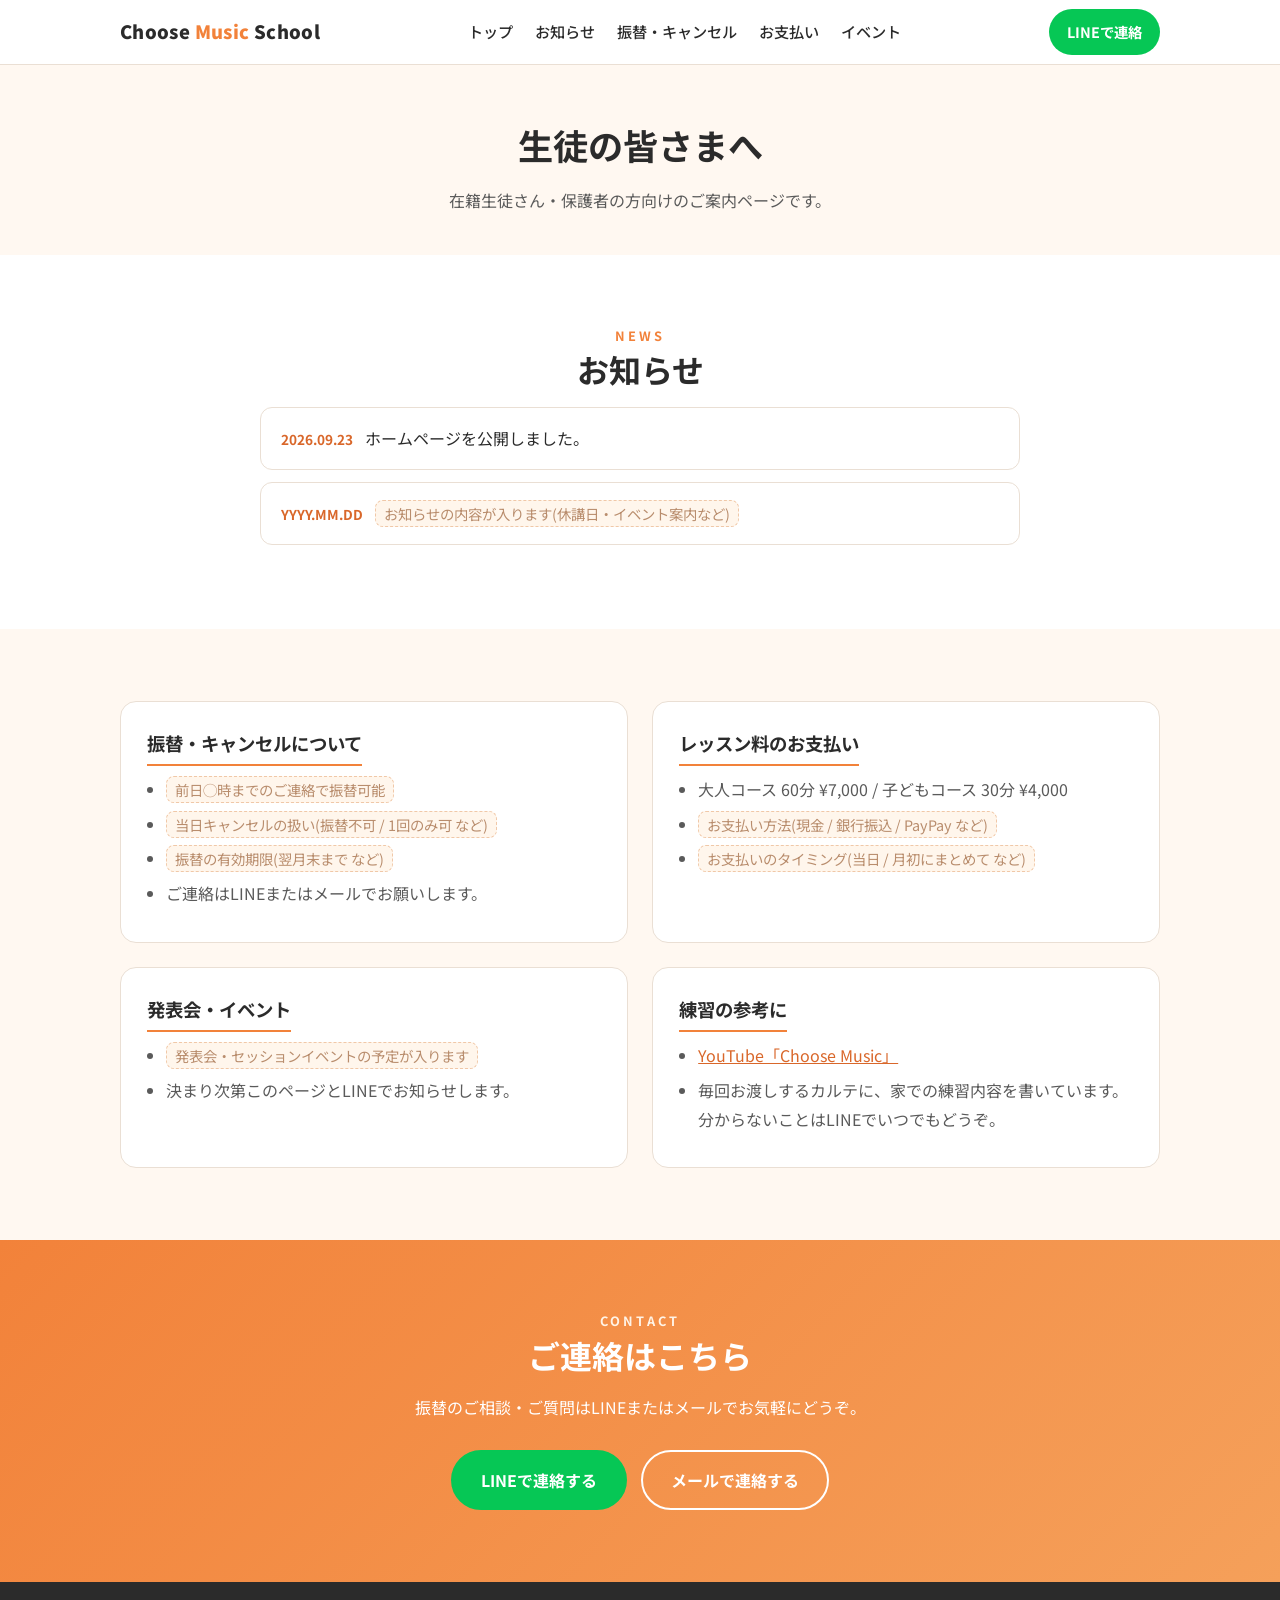
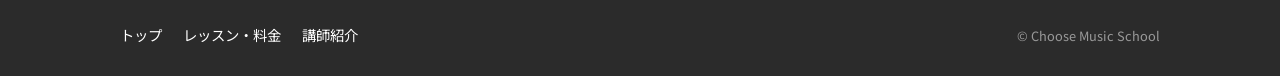
==== students.html @ 0c2d0da3 "申込みフォームの日時選択をカレンダー+時刻タップ式に改善 Co-Authored-By: Claude Fable 5.1 <noreply@anthropic.com>" ====
<!DOCTYPE html>
<html lang="ja">
<head>
<meta charset="UTF-8">
<meta name="google-site-verification" content="l1gxhiD70sTBlVWnRB3kNGEzzIKqdcIt7BPUpLoYIgQ">
<meta name="viewport" content="width=device-width, initial-scale=1.0">
<title>生徒の皆さまへ | Choose Music School</title>
<meta name="robots" content="noindex">
<link rel="preconnect" href="https://fonts.googleapis.com">
<link href="https://fonts.googleapis.com/css2?family=Noto+Sans+JP:wght@400;500;700;900&display=swap" rel="stylesheet">
<link rel="stylesheet" href="style.css?v=9">
</head>
<body>

<header class="header">
  <div class="wrap">
    <a class="logo" href="index.html">Choose <span>Music</span> School</a>
    <nav class="nav" id="nav">
      <a href="index.html">トップ</a>
      <a href="#news">お知らせ</a>
      <a href="#rules">振替・キャンセル</a>
      <a href="#payment">お支払い</a>
      <a href="#events">イベント</a>
    </nav>
    <div class="header-right">
    <a class="btn btn-line btn-sm" href="https://lin.ee/pqfaRtW" target="_blank" rel="noopener">LINEで連絡</a>
    <button class="nav-toggle" id="navToggle" aria-label="メニュー">☰</button>
    </div>
  </div>
</header>

<main>
<div class="page-head">
  <div class="wrap">
    <h1>生徒の皆さまへ</h1>
    <p>在籍生徒さん・保護者の方向けのご案内ページです。</p>
  </div>
</div>

<section id="news">
  <div class="wrap">
    <h2><span class="en">NEWS</span>お知らせ</h2>
    <div style="max-width:760px;margin:0 auto">
      <div class="notice"><time>2026.09.23</time>ホームページを公開しました。</div>
      <div class="notice"><time>YYYY.MM.DD</time><span class="placeholder">お知らせの内容が入ります(休講日・イベント案内など)</span></div>
    </div>
  </div>
</section>

<section class="alt">
  <div class="wrap">
    <div class="cards">
      <div class="card" id="rules">
        <h3>振替・キャンセルについて</h3>
        <ul>
          <li><span class="placeholder">前日◯時までのご連絡で振替可能</span></li>
          <li><span class="placeholder">当日キャンセルの扱い(振替不可 / 1回のみ可 など)</span></li>
          <li><span class="placeholder">振替の有効期限(翌月末まで など)</span></li>
          <li>ご連絡はLINEまたはメールでお願いします。</li>
        </ul>
      </div>
      <div class="card" id="payment">
        <h3>レッスン料のお支払い</h3>
        <ul>
          <li>大人コース 60分 ¥7,000 / 子どもコース 30分 ¥4,000</li>
          <li><span class="placeholder">お支払い方法(現金 / 銀行振込 / PayPay など)</span></li>
          <li><span class="placeholder">お支払いのタイミング(当日 / 月初にまとめて など)</span></li>
        </ul>
      </div>
      <div class="card" id="events">
        <h3>発表会・イベント</h3>
        <ul>
          <li><span class="placeholder">発表会・セッションイベントの予定が入ります</span></li>
          <li>決まり次第このページとLINEでお知らせします。</li>
        </ul>
      </div>
      <div class="card" id="materials">
        <h3>練習の参考に</h3>
        <ul>
          <li><a href="https://www.youtube.com/channel/UCG1T3BbGN_ZMDtW3s9hu6Nw" target="_blank" rel="noopener">YouTube「Choose Music」</a></li>
          <li>毎回お渡しするカルテに、家での練習内容を書いています。分からないことはLINEでいつでもどうぞ。</li>
        </ul>
      </div>
    </div>
  </div>
</section>

<section class="cta">
  <div class="wrap">
    <h2><span class="en">CONTACT</span>ご連絡はこちら</h2>
    <p>振替のご相談・ご質問はLINEまたはメールでお気軽にどうぞ。</p>
    <div class="actions">
      <a class="btn btn-outline" href="https://lin.ee/pqfaRtW" target="_blank" rel="noopener" style="background:#06c755;border-color:#06c755">LINEで連絡する</a>
      <a class="btn btn-outline" href="mailto:choosemusic2021@gmail.com">メールで連絡する</a>
    </div>
  </div>
</section>
</main>

<footer class="footer">
  <div class="wrap">
    <div>
      <a href="index.html">トップ</a>
      <a href="index.html#price">レッスン・料金</a>
      <a href="index.html#teacher">講師紹介</a>
    </div>
    <div class="copy">© Choose Music School</div>
  </div>
</footer>

<a class="btn btn-line float-line" href="https://lin.ee/pqfaRtW" target="_blank" rel="noopener">LINEで連絡</a>
<script>
  const t = document.getElementById('navToggle'), n = document.getElementById('nav');
  t.addEventListener('click', () => n.classList.toggle('open'));
  n.querySelectorAll('a').forEach(a => a.addEventListener('click', () => n.classList.remove('open')));
</script>
</body>
</html>
---- style.css ----
/* Choose Music School – サイト共通スタイル */
:root {
  --orange: #f2823a;
  --orange-dark: #d9672a;
  --yellow: #ffd166;
  --cream: #fff8f1;
  --ink: #2b2b2b;
  --ink-soft: #5a5a5a;
  --line: #eadfd4;
  --white: #ffffff;
  --green: #06c755; /* LINE */
  --radius: 16px;
  --max: 1080px;
}

* { box-sizing: border-box; }
html { scroll-behavior: smooth; }
body {
  margin: 0;
  font-family: "Noto Sans JP", "Hiragino Sans", "Hiragino Kaku Gothic ProN", "Yu Gothic", sans-serif;
  color: var(--ink);
  background: var(--white);
  line-height: 1.8;
  -webkit-font-smoothing: antialiased;
}
img { max-width: 100%; display: block; }
a { color: var(--orange-dark); }
h1, h2, h3 { line-height: 1.35; margin: 0 0 .5em; }
h2 { font-size: clamp(1.5rem, 3.5vw, 2rem); text-align: center; }
h2 .en {
  display: block; font-size: .8rem; letter-spacing: .25em;
  color: var(--orange); font-weight: 700; margin-bottom: .3em;
}
.wrap { max-width: var(--max); margin: 0 auto; padding: 0 20px; }
section { padding: 72px 0; }
section.alt { background: var(--cream); }
.lead { text-align: center; color: var(--ink-soft); max-width: 640px; margin: 0 auto 40px; }

/* ヘッダー */
.header {
  position: sticky; top: 0; z-index: 50;
  background: rgba(255,255,255,.95); backdrop-filter: blur(6px);
  border-bottom: 1px solid var(--line);
}
.header .wrap { display: flex; align-items: center; justify-content: space-between; height: 64px; }
.logo { white-space: nowrap; font-weight: 900; font-size: 1.15rem; text-decoration: none; color: var(--ink); letter-spacing: .02em; }
.logo span { color: var(--orange); }
.nav { display: flex; gap: 22px; align-items: center; }
.nav a { white-space: nowrap; text-decoration: none; color: var(--ink); font-size: .95rem; font-weight: 500; }
.nav a:hover { color: var(--orange); }
.header-right { display: flex; align-items: center; gap: 12px; }
.nav-toggle { display: none; background: none; border: 0; font-size: 1.6rem; cursor: pointer; }

/* ボタン */
.btn {
  display: inline-flex; align-items: center; justify-content: center; gap: .5em;
  padding: 14px 28px; border-radius: 999px; font-weight: 700; text-decoration: none;
  transition: transform .15s, box-shadow .15s; font-size: 1rem;
}
.btn:hover { transform: translateY(-2px); box-shadow: 0 8px 20px rgba(0,0,0,.12); }
.btn-line { background: var(--green); color: #fff; }
.btn-orange { background: var(--orange); color: #fff; }
.btn-outline { border: 2px solid var(--orange); color: var(--orange-dark); background: #fff; }
.btn-sm { padding: 10px 18px; font-size: .9rem; }

/* ヒーロー */
.hero {
  background: linear-gradient(135deg, #fff3e6 0%, #fff8f1 55%, #fffbe8 100%);
  padding: 80px 0 72px; position: relative; overflow: hidden;
}
.hero::before, .hero::after {
  content: ""; position: absolute; border-radius: 50%; opacity: .5; z-index: 0;
}
.hero::before { width: 320px; height: 320px; background: var(--yellow); right: -80px; top: -120px; }
.hero::after { width: 200px; height: 200px; background: #ffd9bd; left: -60px; bottom: -80px; }
.hero .wrap { position: relative; z-index: 1; display: grid; grid-template-columns: 1.1fr .9fr; gap: 40px; align-items: center; }
.hero h1 { font-size: clamp(1.7rem, 4.2vw, 2.7rem); font-weight: 900; }
.hero h1 small { display: block; font-size: .55em; color: var(--orange-dark); font-weight: 700; margin-bottom: .4em; }
.hero p { font-size: 1.05rem; color: var(--ink-soft); }
.hero .actions { display: flex; gap: 14px; flex-wrap: wrap; margin-top: 24px; }
.hero .badges { display: flex; gap: 10px; flex-wrap: wrap; margin-top: 22px; }
.badge {
  background: #fff; border: 1px solid var(--line); border-radius: 999px;
  padding: 6px 14px; font-size: .85rem; font-weight: 700; color: var(--ink-soft);
}
.hero-visual {
  aspect-ratio: 4/3; border-radius: 24px; overflow: hidden; background: #fff;
  box-shadow: 0 18px 40px rgba(120,70,30,.18); transform: rotate(1.5deg);
}
.hero-visual img { width: 100%; height: 100%; object-fit: cover; }

/* 特徴 */
.features { display: grid; grid-template-columns: repeat(3, 1fr); gap: 24px; }
.feature {
  background: #fff; border-radius: var(--radius); padding: 30px 26px;
  border: 1px solid var(--line); box-shadow: 0 6px 18px rgba(120,80,40,.06);
}
.feature .num {
  width: 44px; height: 44px; border-radius: 50%; background: var(--orange); color: #fff;
  display: grid; place-items: center; font-weight: 900; margin-bottom: 14px;
}
.feature h3 { font-size: 1.1rem; }
.feature p { margin: 0; color: var(--ink-soft); font-size: .95rem; }

/* 料金 */
.plans { display: grid; grid-template-columns: repeat(3, 1fr); gap: 24px; }
.plan {
  background: #fff; border-radius: var(--radius); border: 1px solid var(--line);
  padding: 30px 26px; text-align: center; position: relative;
}
.plan.highlight { border: 2px solid var(--orange); }
.plan .tag {
  position: absolute; top: -14px; left: 50%; transform: translateX(-50%);
  background: var(--orange); color: #fff; font-size: .8rem; font-weight: 700;
  padding: 4px 14px; border-radius: 999px;
}
.plan h3 { font-size: 1.15rem; }
.plan .price { font-size: 2.2rem; font-weight: 900; color: var(--orange-dark); line-height: 1.2; margin: 8px 0 4px; }
.plan .price small { font-size: .9rem; font-weight: 500; color: var(--ink-soft); }
.plan ul { list-style: none; padding: 0; margin: 16px 0 0; color: var(--ink-soft); font-size: .95rem; text-align: left; }
.plan li { padding: 6px 0 6px 1.5em; position: relative; border-top: 1px dashed var(--line); }
.plan li::before { content: "✔"; color: var(--orange); position: absolute; left: 0; }
.note { text-align: center; color: var(--ink-soft); font-size: .9rem; margin-top: 24px; }

/* 流れ */
.steps { display: grid; grid-template-columns: repeat(4, 1fr); gap: 18px; counter-reset: step; }
.step { background: #fff; border-radius: var(--radius); padding: 24px 20px; border: 1px solid var(--line); text-align: center; }
.step::before {
  counter-increment: step; content: "STEP " counter(step);
  display: inline-block; font-size: .8rem; font-weight: 900; color: var(--orange); letter-spacing: .1em; margin-bottom: 8px;
}
.step h3 { font-size: 1.05rem; }
.step p { font-size: .9rem; color: var(--ink-soft); margin: 0; }

/* 講師 */
.teacher { display: grid; grid-template-columns: 300px 1fr; gap: 40px; align-items: start; }
.teacher-photo {
  aspect-ratio: 3/4; border-radius: 20px; overflow: hidden; background: #fff;
  box-shadow: 0 10px 28px rgba(120,70,30,.14);
}
.teacher-photo img { width: 100%; height: 100%; object-fit: cover; }
.teacher h3 { font-size: 1.5rem; }
.teacher h3 small { display: block; font-size: .8rem; color: var(--orange); letter-spacing: .15em; }
.teacher p { color: var(--ink-soft); }
.stats { display: flex; gap: 14px; flex-wrap: wrap; margin: 16px 0 20px; }
.stat { background: var(--cream); border-radius: 12px; padding: 12px 18px; text-align: center; min-width: 120px; }
.stat b { display: block; font-size: 1.5rem; color: var(--orange-dark); line-height: 1.2; }
.stat span { font-size: .8rem; color: var(--ink-soft); }
.quote {
  border-left: 4px solid var(--orange); background: #fff; padding: 14px 18px; border-radius: 0 12px 12px 0;
  font-weight: 700; margin: 18px 0;
}

/* アクセス */
.access { display: grid; grid-template-columns: 1fr 1fr; gap: 32px; align-items: start; }
.access dl { margin: 0; }
.access dt { font-weight: 700; color: var(--orange-dark); margin-top: 14px; }
.access dd { margin: 0; color: var(--ink-soft); }
.map { border-radius: var(--radius); overflow: hidden; border: 1px solid var(--line); aspect-ratio: 4/3; }
.map iframe { width: 100%; height: 100%; border: 0; }

/* FAQ */
.faq details { background: #fff; border: 1px solid var(--line); border-radius: 12px; margin-bottom: 12px; padding: 0 20px; }
.faq summary { cursor: pointer; font-weight: 700; padding: 16px 0; list-style: none; position: relative; padding-right: 30px; }
.faq summary::after { content: "+"; position: absolute; right: 0; top: 12px; font-size: 1.4rem; color: var(--orange); }
.faq details[open] summary::after { content: "−"; }
.faq details p { margin: 0 0 16px; color: var(--ink-soft); }

/* CTA */
.cta { background: linear-gradient(135deg, var(--orange) 0%, #f5a05a 100%); color: #fff; text-align: center; }
.cta h2 { color: #fff; }
.cta h2 .en { color: #fff3e6; }
.cta p { max-width: 560px; margin: 0 auto 28px; }
.cta .actions { display: flex; gap: 14px; justify-content: center; flex-wrap: wrap; }
.cta .btn-outline { border-color: #fff; color: #fff; background: transparent; }
.cta .mail { margin-top: 18px; font-size: .95rem; }
.cta .mail a { color: #fff; }

/* フッター */
.footer { background: #2b2b2b; color: #ddd; padding: 40px 0 28px; font-size: .9rem; }
.footer .wrap { display: flex; justify-content: space-between; gap: 20px; flex-wrap: wrap; align-items: center; }
.footer a { color: #fff; text-decoration: none; margin-right: 18px; }
.footer .copy { color: #999; font-size: .8rem; }

/* 固定LINEボタン(スマホ) */
.float-line {
  position: fixed; right: 16px; bottom: 16px; z-index: 40; display: none;
  box-shadow: 0 8px 24px rgba(0,0,0,.2);
}

/* 生徒向けページ */
.page-head { background: var(--cream); padding: 56px 0 40px; text-align: center; }
.page-head h1 { font-size: clamp(1.5rem, 4vw, 2.2rem); }
.page-head p { color: var(--ink-soft); margin: 0; }
.cards { display: grid; grid-template-columns: 1fr 1fr; gap: 24px; }
.card { background: #fff; border: 1px solid var(--line); border-radius: var(--radius); padding: 28px 26px; }
.card h3 { font-size: 1.15rem; border-bottom: 2px solid var(--orange); padding-bottom: 8px; display: inline-block; }
.card ul { padding-left: 1.2em; color: var(--ink-soft); margin: 0; }
.card li { margin-bottom: 6px; }
.notice { background: #fff; border: 1px solid var(--line); border-radius: 12px; padding: 16px 20px; margin-bottom: 12px; }
.notice time { font-size: .85rem; color: var(--orange-dark); font-weight: 700; margin-right: 12px; }
.placeholder { color: #b98d6d; background: #fff6ec; border: 1px dashed #f0c8a8; border-radius: 8px; padding: 2px 8px; font-size: .9em; }

/* レスポンシブ */
@media (max-width: 900px) {
  .features, .plans { grid-template-columns: 1fr; }
  .steps { grid-template-columns: 1fr 1fr; }
  .teacher { grid-template-columns: 1fr; }
  .teacher-photo { max-width: 260px; margin: 0 auto; }
  .access, .cards { grid-template-columns: 1fr; }
  .hero .wrap { grid-template-columns: 1fr; }
  .hero-visual { max-width: 420px; margin: 0 auto; }
}
@media (max-width: 1100px) {
  .nav {
    display: none; position: absolute; top: 64px; left: 0; right: 0;
    background: #fff; flex-direction: column; padding: 16px 20px 20px; gap: 14px;
    border-bottom: 1px solid var(--line);
  }
  .nav.open { display: flex; }
  .nav-toggle { display: block; }
}
@media (max-width: 720px) {
  section { padding: 56px 0; }
  .header .btn { display: none; }
  .float-line { display: inline-flex; }
  .footer .wrap { flex-direction: column; align-items: flex-start; }
}

@media (max-width: 480px) {
  .steps { grid-template-columns: 1fr; }
}

/* 申込みフォーム */
.apply-form { max-width: 640px; margin: 0 auto; background: #fff; border: 1px solid var(--line); border-radius: var(--radius); padding: 32px 28px; box-shadow: 0 6px 18px rgba(120,80,40,.06); }
.apply-form .field { margin-bottom: 22px; border: 0; padding: 0; min-width: 0; }
.apply-form label, .apply-form legend { display: block; font-weight: 700; margin-bottom: 8px; font-size: .95rem; }
.apply-form .req, .apply-form .opt { display: inline-block; font-size: .7rem; font-weight: 700; padding: 2px 8px; border-radius: 999px; margin-left: 6px; vertical-align: middle; }
.apply-form .req { background: var(--orange); color: #fff; }
.apply-form .opt { background: #eee; color: var(--ink-soft); }
.apply-form input[type=text], .apply-form input[type=email], .apply-form input[type=tel], .apply-form textarea {
  width: 100%; font: inherit; padding: 12px 14px; border: 1.5px solid #ddd2c6; border-radius: 10px; background: #fffdfa; color: var(--ink);
}
.apply-form input:focus, .apply-form textarea:focus { outline: none; border-color: var(--orange); box-shadow: 0 0 0 3px rgba(242,130,58,.18); }
.apply-form textarea { resize: vertical; }
.apply-form .radio { display: flex; align-items: center; gap: 10px; font-weight: 500; margin: 0 0 8px; padding: 10px 14px; border: 1.5px solid #ddd2c6; border-radius: 10px; cursor: pointer; background: #fffdfa; }
.apply-form .radio:has(input:checked) { border-color: var(--orange); background: #fff3e8; }
.apply-form .radio input { accent-color: var(--orange); width: 18px; height: 18px; margin: 0; }
.apply-form .hp { position: absolute; left: -9999px; opacity: 0; height: 0; overflow: hidden; }
.apply-form .form-error { color: #c62828; font-weight: 700; margin: 0 0 12px; }
.apply-form .btn { width: 100%; }
.apply-form .note { margin-bottom: 0; }
.apply-done { max-width: 640px; margin: 0 auto; background: #fff; border: 2px solid var(--orange); border-radius: var(--radius); padding: 40px 28px; text-align: center; }
.apply-done .icon { font-size: 2.6rem; }
.apply-done h3 { font-size: 1.3rem; }
.apply-done p { color: var(--ink-soft); margin: 0; }

/* カレンダー式日時ピッカー */
.dt-field .hint { margin: -2px 0 12px; font-size: .85rem; color: var(--ink-soft); }
.cal { border: 1.5px solid #ddd2c6; border-radius: 12px; padding: 12px; background: #fffdfa; }
.cal-head { display: flex; align-items: center; justify-content: space-between; margin-bottom: 6px; }
.cal-title { font-weight: 700; }
.cal-nav { width: 36px; height: 36px; border-radius: 50%; border: 1px solid var(--line); background: #fff; font-size: 1.3rem; line-height: 1; cursor: pointer; color: var(--orange-dark); }
.cal-nav:disabled { opacity: .3; cursor: default; }
.cal-grid { display: grid; grid-template-columns: repeat(7, 1fr); gap: 4px; }
.cal-week span { text-align: center; font-size: .75rem; color: var(--ink-soft); font-weight: 700; padding: 4px 0; }
.cal-week .sun, .cal-day.sun { color: #d64545; } .cal-week .sat, .cal-day.sat { color: #2f6fd6; }
.cal-day { aspect-ratio: 1; border: 0; border-radius: 10px; background: transparent; font: inherit; font-weight: 700; cursor: pointer; position: relative; color: var(--ink); }
.cal-day:hover:not(:disabled) { background: #fff0e3; }
.cal-day:disabled { color: #ccc !important; cursor: default; }
.cal-day.today::after { content: ""; position: absolute; left: 50%; bottom: 5px; width: 5px; height: 5px; border-radius: 50%; background: var(--orange); transform: translateX(-50%); }
.cal-day.has { box-shadow: inset 0 0 0 2px var(--orange); }
.cal-day.selected { background: var(--orange) !important; color: #fff !important; }
.slots { margin-top: 12px; border: 1.5px solid var(--orange); border-radius: 12px; padding: 12px; background: #fff7f0; }
.slots-title { margin: 0 0 8px; font-size: .9rem; color: var(--ink-soft); } .slots-title b { color: var(--orange-dark); font-size: 1rem; }
.slot-grid { display: grid; grid-template-columns: repeat(auto-fill, minmax(72px, 1fr)); gap: 6px; }
.slot { border: 1.5px solid #ddd2c6; background: #fff; border-radius: 8px; padding: 8px 0; font: inherit; font-weight: 700; cursor: pointer; }
.slot:hover { border-color: var(--orange); } .slot.on { background: var(--orange); border-color: var(--orange); color: #fff; }
.picked { margin-top: 12px; }
.picked-empty { margin: 0; font-size: .9rem; color: #b98d6d; background: #fff6ec; border: 1px dashed #f0c8a8; border-radius: 10px; padding: 10px 14px; }
.picked-list { list-style: none; margin: 0; padding: 0; }
.picked-list li { display: flex; align-items: center; gap: 10px; background: #fff3e8; border: 1.5px solid var(--orange); border-radius: 10px; padding: 8px 8px 8px 12px; margin-bottom: 6px; }
.picked-list .rank { font-size: .75rem; font-weight: 700; color: #fff; background: var(--orange); border-radius: 999px; padding: 2px 10px; white-space: nowrap; }
.picked-list .when { font-weight: 700; flex: 1; }
.picked-list .rm { border: 0; background: #fff; width: 30px; height: 30px; border-radius: 50%; cursor: pointer; font-size: 1.1rem; color: var(--ink-soft); }
.apply-form .dt-note { margin-top: 10px; }
@media (max-width: 480px) { .cal { padding: 8px; } .cal-grid { gap: 2px; } .cal-day { border-radius: 8px; } }
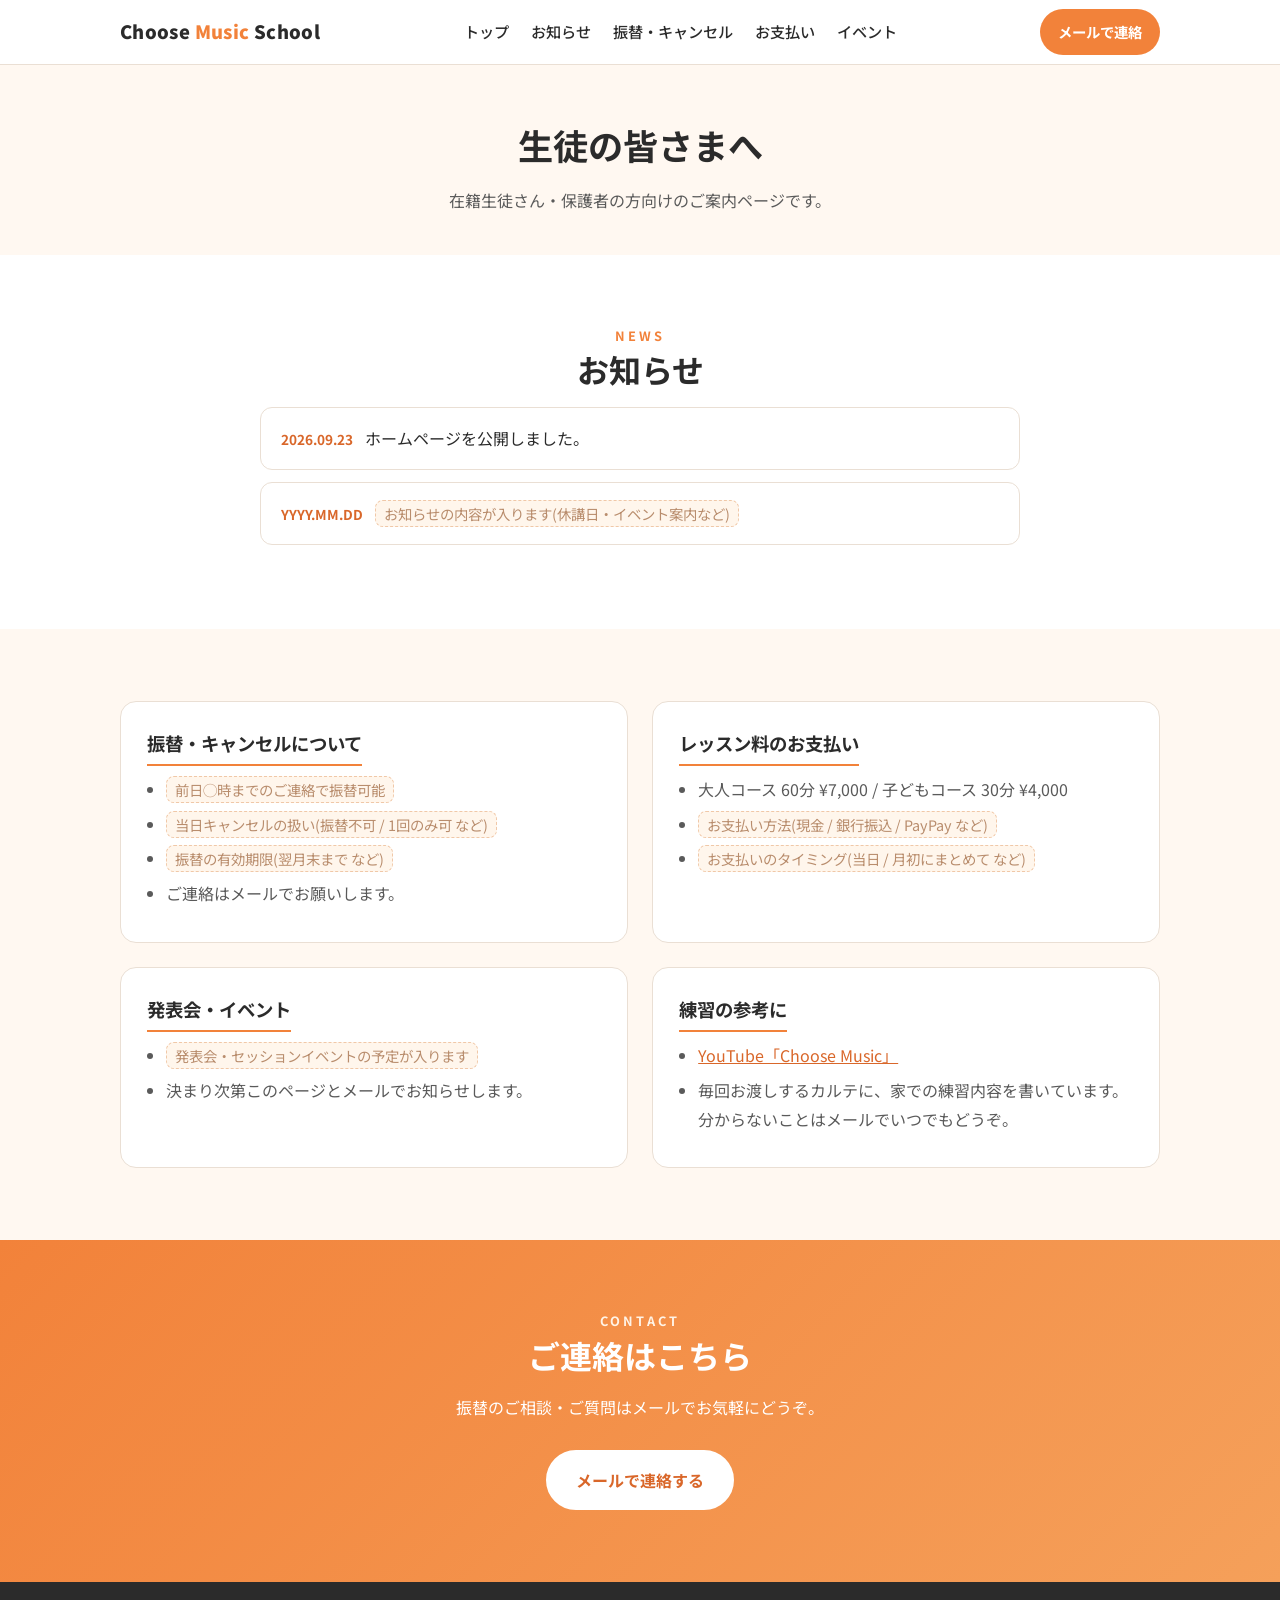
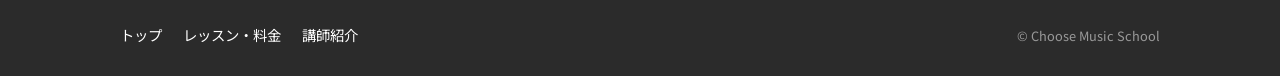
==== commit fca9b8e0: "生徒向けページからもLINE導線を削除 Co-Authored-By: Claude Fable 5.1 <noreply@anthropic.com>" ====
--- a/students.html
+++ b/students.html
@@ -8,7 +8,7 @@
 <meta name="robots" content="noindex">
 <link rel="preconnect" href="https://fonts.googleapis.com">
 <link href="https://fonts.googleapis.com/css2?family=Noto+Sans+JP:wght@400;500;700;900&display=swap" rel="stylesheet">
-<link rel="stylesheet" href="style.css?v=9">
+<link rel="stylesheet" href="style.css?v=12">
 </head>
 <body>
 
@@ -23,7 +23,7 @@
       <a href="#events">イベント</a>
     </nav>
     <div class="header-right">
-    <a class="btn btn-line btn-sm" href="https://lin.ee/pqfaRtW" target="_blank" rel="noopener">LINEで連絡</a>
+    <a class="btn btn-orange btn-sm" href="mailto:choosemusic2021@gmail.com">メールで連絡</a>
     <button class="nav-toggle" id="navToggle" aria-label="メニュー">☰</button>
     </div>
   </div>
@@ -56,7 +56,7 @@
           <li><span class="placeholder">前日◯時までのご連絡で振替可能</span></li>
           <li><span class="placeholder">当日キャンセルの扱い(振替不可 / 1回のみ可 など)</span></li>
           <li><span class="placeholder">振替の有効期限(翌月末まで など)</span></li>
-          <li>ご連絡はLINEまたはメールでお願いします。</li>
+          <li>ご連絡はメールでお願いします。</li>
         </ul>
       </div>
       <div class="card" id="payment">
@@ -71,14 +71,14 @@
         <h3>発表会・イベント</h3>
         <ul>
           <li><span class="placeholder">発表会・セッションイベントの予定が入ります</span></li>
-          <li>決まり次第このページとLINEでお知らせします。</li>
+          <li>決まり次第このページとメールでお知らせします。</li>
         </ul>
       </div>
       <div class="card" id="materials">
         <h3>練習の参考に</h3>
         <ul>
           <li><a href="https://www.youtube.com/channel/UCG1T3BbGN_ZMDtW3s9hu6Nw" target="_blank" rel="noopener">YouTube「Choose Music」</a></li>
-          <li>毎回お渡しするカルテに、家での練習内容を書いています。分からないことはLINEでいつでもどうぞ。</li>
+          <li>毎回お渡しするカルテに、家での練習内容を書いています。分からないことはメールでいつでもどうぞ。</li>
         </ul>
       </div>
     </div>
@@ -88,10 +88,9 @@
 <section class="cta">
   <div class="wrap">
     <h2><span class="en">CONTACT</span>ご連絡はこちら</h2>
-    <p>振替のご相談・ご質問はLINEまたはメールでお気軽にどうぞ。</p>
+    <p>振替のご相談・ご質問はメールでお気軽にどうぞ。</p>
     <div class="actions">
-      <a class="btn btn-outline" href="https://lin.ee/pqfaRtW" target="_blank" rel="noopener" style="background:#06c755;border-color:#06c755">LINEで連絡する</a>
-      <a class="btn btn-outline" href="mailto:choosemusic2021@gmail.com">メールで連絡する</a>
+      <a class="btn btn-outline" href="mailto:choosemusic2021@gmail.com" style="background:#fff;color:var(--orange-dark)">メールで連絡する</a>
     </div>
   </div>
 </section>
@@ -108,7 +107,7 @@
   </div>
 </footer>
 
-<a class="btn btn-line float-line" href="https://lin.ee/pqfaRtW" target="_blank" rel="noopener">LINEで連絡</a>
+<a class="btn btn-orange float-line" href="mailto:choosemusic2021@gmail.com">メールで連絡</a>
 <script>
   const t = document.getElementById('navToggle'), n = document.getElementById('nav');
   t.addEventListener('click', () => n.classList.toggle('open'));
--- a/style.css
+++ b/style.css
@@ -279,9 +279,21 @@
 .picked { margin-top: 12px; }
 .picked-empty { margin: 0; font-size: .9rem; color: #b98d6d; background: #fff6ec; border: 1px dashed #f0c8a8; border-radius: 10px; padding: 10px 14px; }
 .picked-list { list-style: none; margin: 0; padding: 0; }
-.picked-list li { display: flex; align-items: center; gap: 10px; background: #fff3e8; border: 1.5px solid var(--orange); border-radius: 10px; padding: 8px 8px 8px 12px; margin-bottom: 6px; }
-.picked-list .rank { font-size: .75rem; font-weight: 700; color: #fff; background: var(--orange); border-radius: 999px; padding: 2px 10px; white-space: nowrap; }
-.picked-list .when { font-weight: 700; flex: 1; }
-.picked-list .rm { border: 0; background: #fff; width: 30px; height: 30px; border-radius: 50%; cursor: pointer; font-size: 1.1rem; color: var(--ink-soft); }
+.picked-one, .picked-list li { display: flex; align-items: center; gap: 10px; background: #fff3e8; border: 1.5px solid var(--orange); border-radius: 10px; padding: 8px 8px 8px 12px; margin-bottom: 6px; }
+.picked-one .rank, .picked-list .rank { font-size: .75rem; font-weight: 700; color: #fff; background: var(--orange); border-radius: 999px; padding: 2px 10px; white-space: nowrap; }
+.picked-one .when, .picked-list .when { font-weight: 700; flex: 1; }
+.picked-one .rm, .picked-list .rm { border: 0; background: #fff; width: 30px; height: 30px; border-radius: 50%; cursor: pointer; font-size: 1.1rem; color: var(--ink-soft); }
 .apply-form .dt-note { margin-top: 10px; }
 @media (max-width: 480px) { .cal { padding: 8px; } .cal-grid { gap: 2px; } .cal-day { border-radius: 8px; } }
+.cal-day.full { color: #ccc !important; text-decoration: line-through; }
+.cal-legend { margin: 8px 0 0; font-size: .75rem; color: var(--ink-soft); display: flex; gap: 12px; align-items: center; }
+.lg { display: inline-block; width: 12px; height: 12px; border-radius: 4px; margin-right: 4px; vertical-align: -1px; }
+.lg-free { background: #fff; border: 1.5px solid var(--orange); } .lg-full { background: #eee; }
+.slot:disabled { background: #f1ede8; border-color: #eee; color: #bbb; cursor: default; text-decoration: line-through; }
+.slots-dur { font-weight: 400; font-size: .8rem; color: var(--ink-soft); margin-left: 6px; }
+.api-status { margin: -4px 0 10px; font-size: .85rem; padding: 8px 12px; border-radius: 8px; }
+.api-status.loading { background: #f3f3f3; color: var(--ink-soft); }
+.api-status.warn { background: #fff4e5; color: #8a5a00; border: 1px solid #ffd699; }
+.cal.is-loading { position: relative; pointer-events: none; }
+.cal.is-loading .cal-grid, .cal.is-loading .cal-head, .cal.is-loading .cal-legend { opacity: .35; filter: grayscale(1); }
+.cal.is-loading::after { content: "空き状況を読み込み中…"; position: absolute; inset: 0; display: grid; place-items: center; font-weight: 700; color: var(--orange-dark); }
